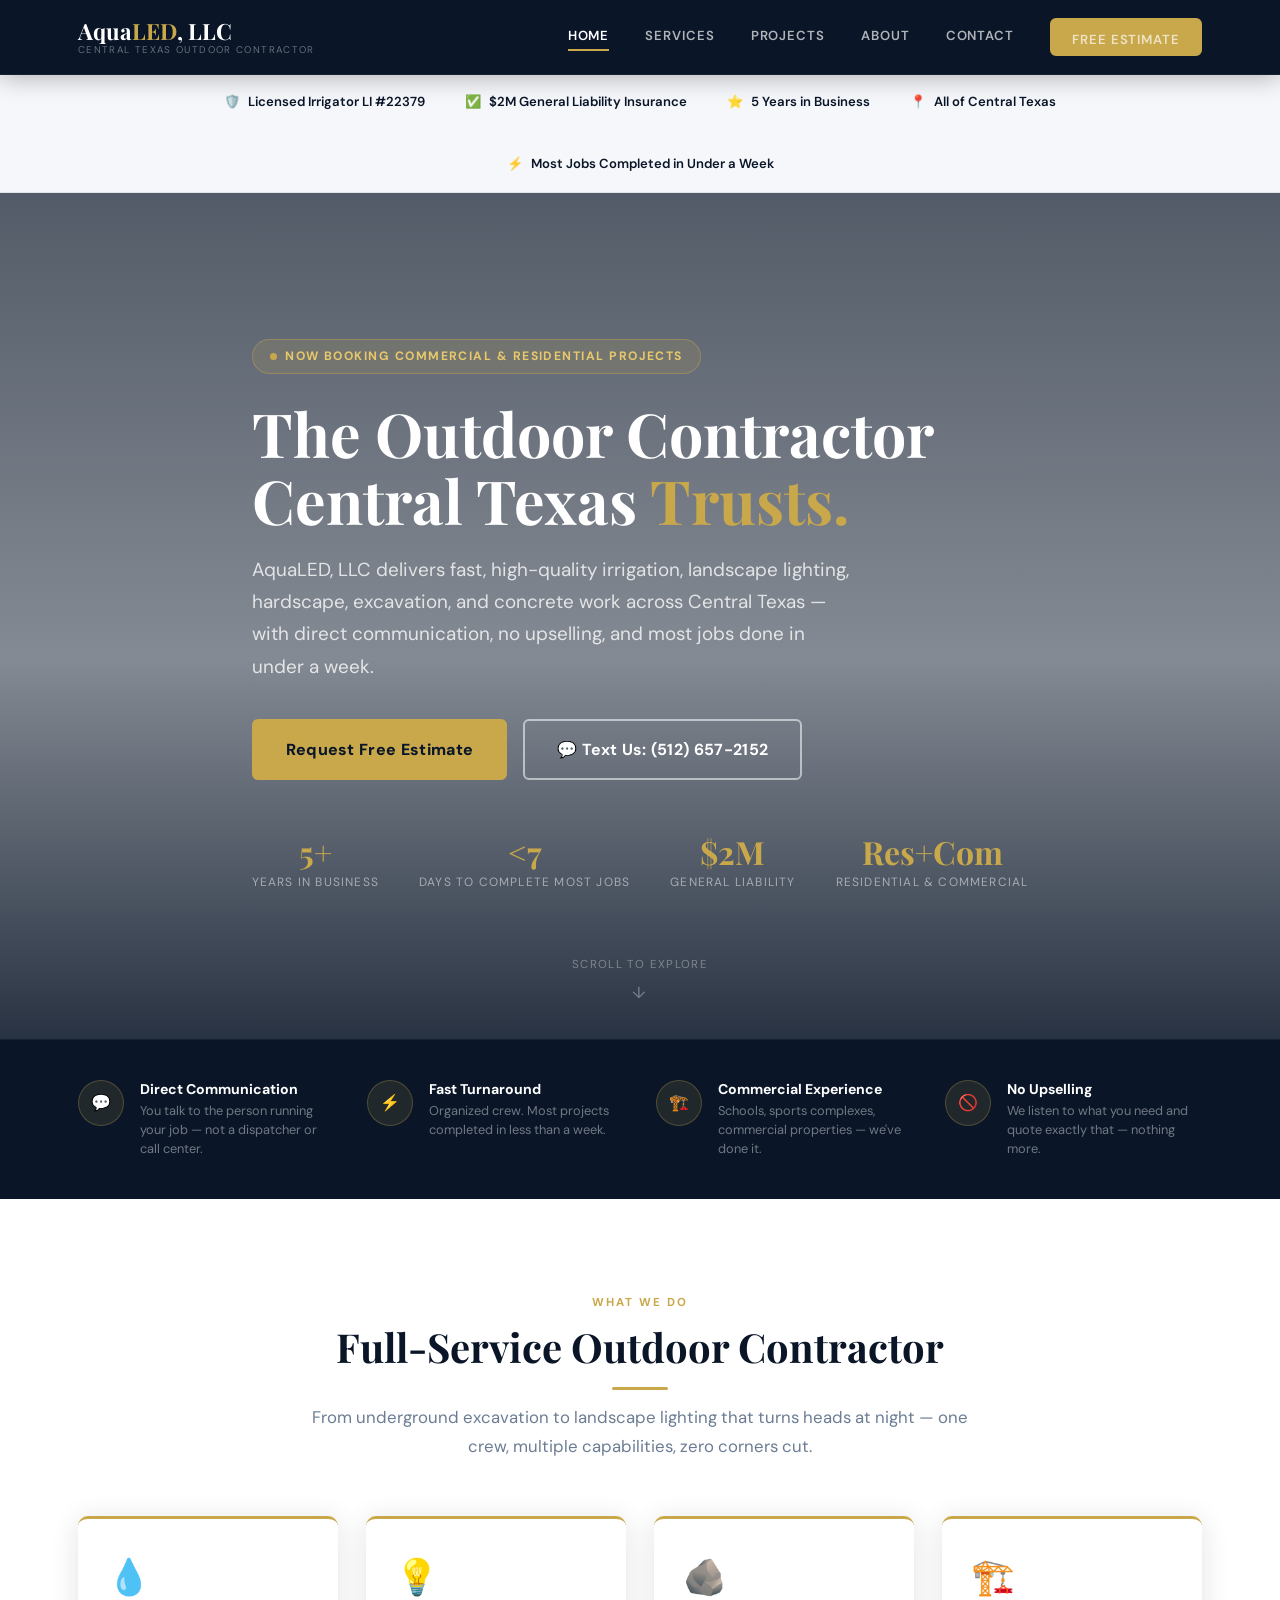
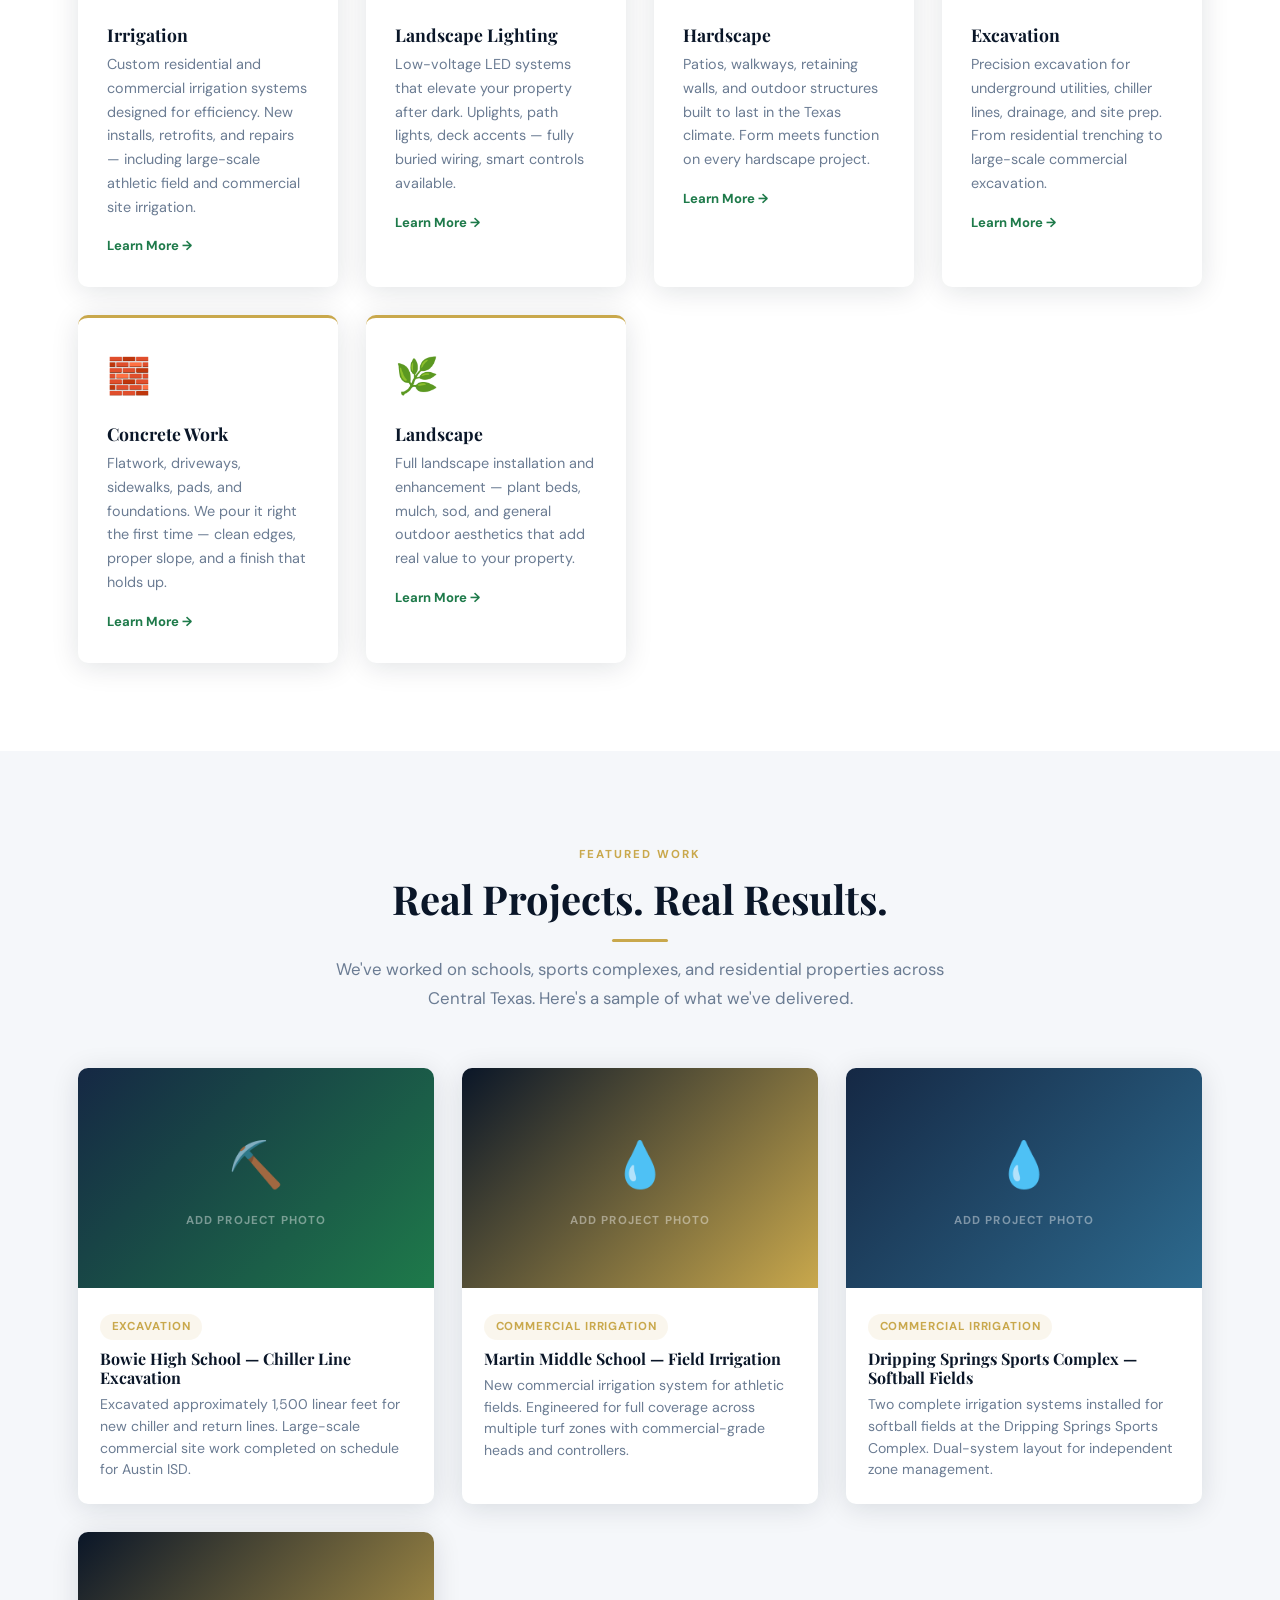
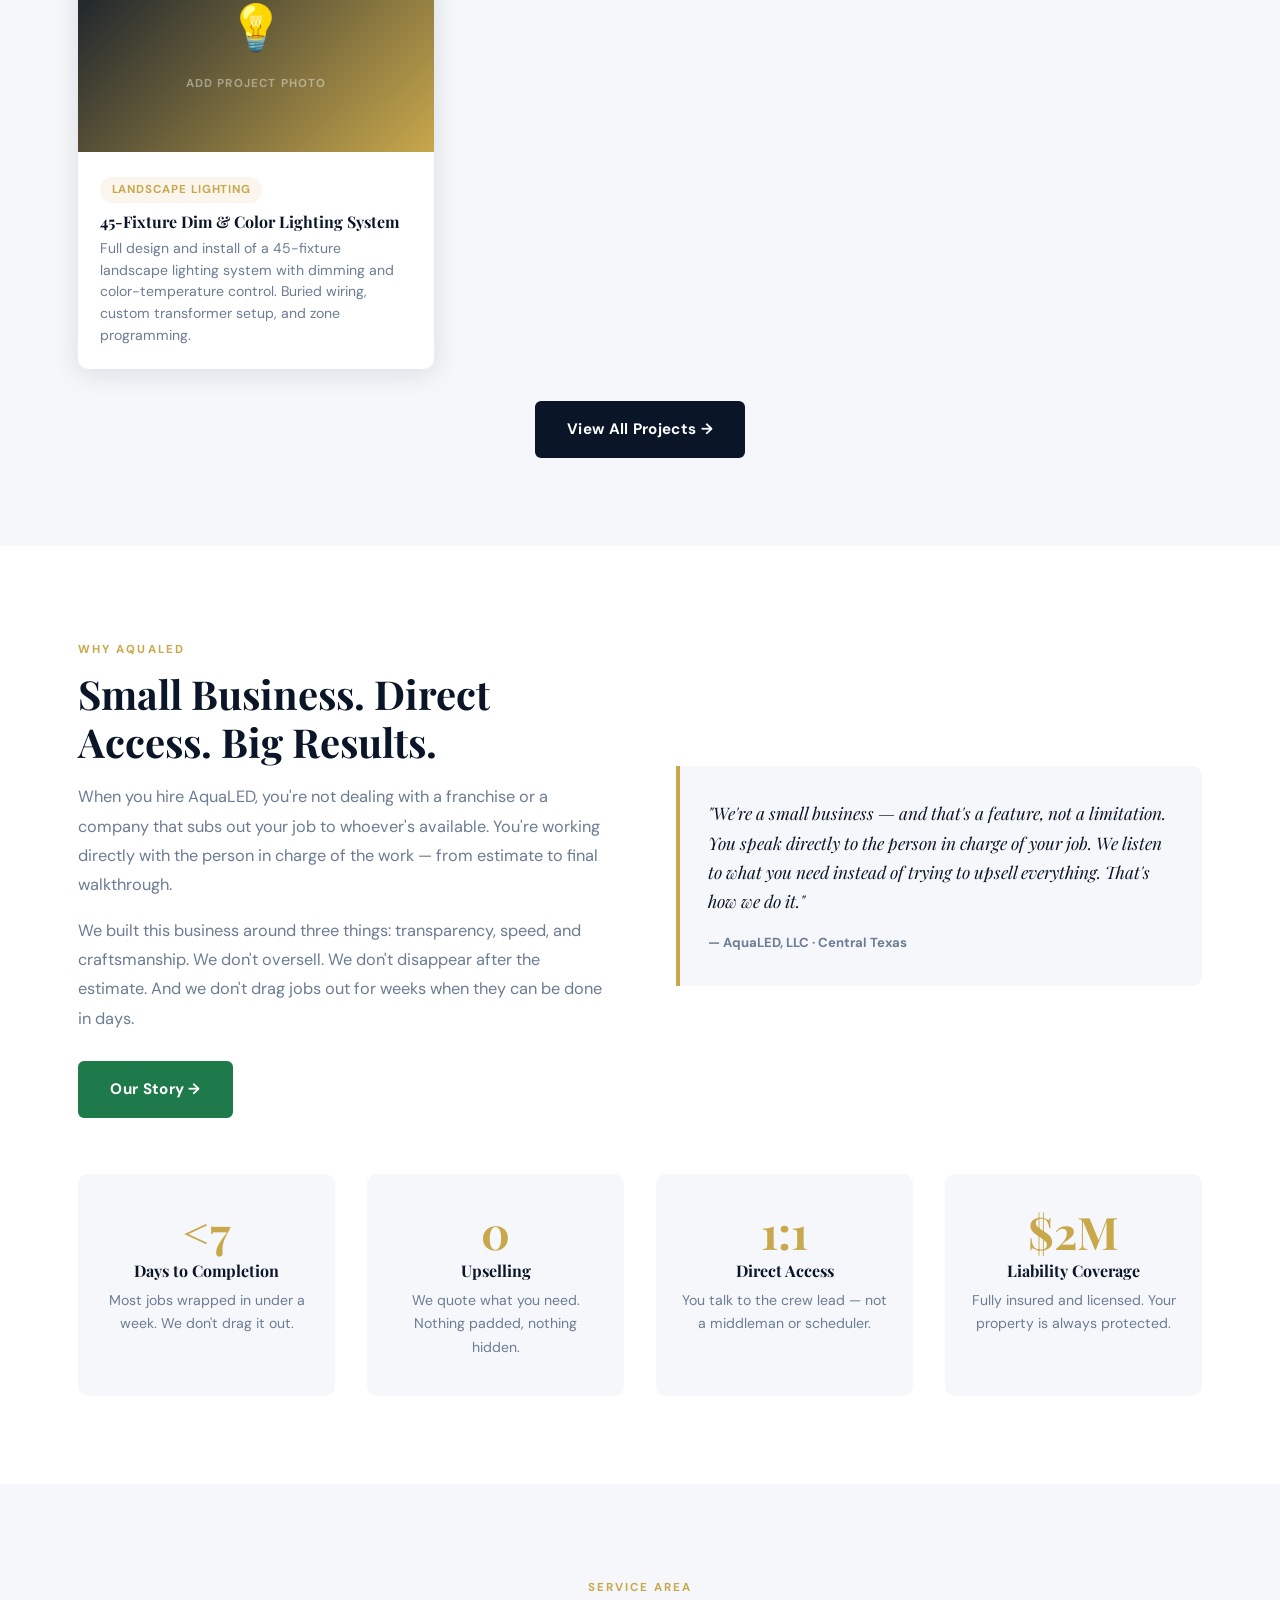
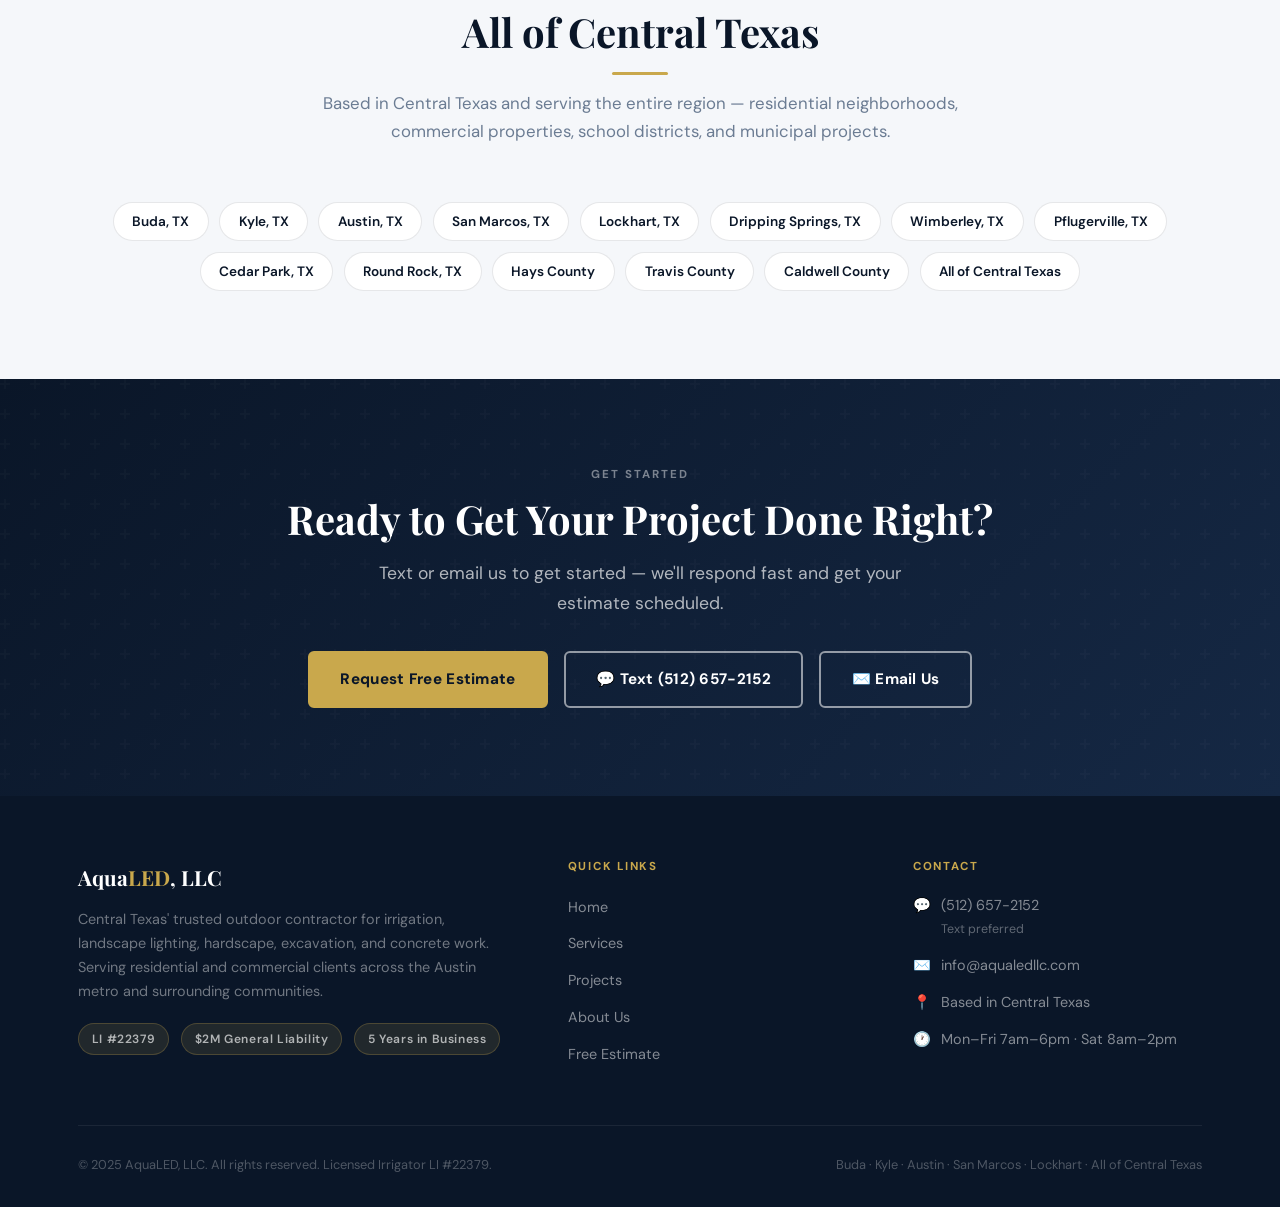
==== Version 2/files/index.html @ 95f3dc1b "Initial site: dark luxury redesign with real photos and correct content - Full dark charcoal theme r" ====
<!DOCTYPE html>
<html lang="en">
<head>
  <meta charset="UTF-8" />
  <meta name="viewport" content="width=device-width, initial-scale=1.0" />
  <title>AquaLED, LLC — Irrigation, Landscape Lighting, Excavation &amp; Concrete | Central Texas</title>
  <meta name="description" content="AquaLED, LLC is Central Texas' trusted outdoor contractor specializing in commercial irrigation, landscape lighting, hardscape, excavation, and concrete work. Serving all of Central Texas — fast turnaround, direct communication." />
  <meta name="keywords" content="irrigation installation Central Texas, commercial irrigation Austin TX, landscape lighting Austin, excavation contractor Buda TX, concrete flatwork Kyle TX, irrigation repair San Marcos" />
  <link rel="canonical" href="https://www.aqualedllc.com/" />
  <link rel="preconnect" href="https://fonts.googleapis.com" />
  <link rel="preconnect" href="https://fonts.gstatic.com" crossorigin />
  <link href="https://fonts.googleapis.com/css2?family=Playfair+Display:wght@700&family=DM+Sans:wght@400;500;600;700&display=swap" rel="stylesheet" />
  <link rel="stylesheet" href="style.css" />

  <style>
    /* ── HERO ── */
    .home-hero {
      min-height: 94vh;
      background:
        linear-gradient(to bottom, rgba(10,22,40,0.7) 0%, rgba(10,22,40,0.5) 55%, rgba(10,22,40,0.88) 100%),
        url('https://images.unsplash.com/photo-1558618666-fcd25c85cd64?w=1600&auto=format&fit=crop') center/cover no-repeat;
      display: flex;
      align-items: center;
      position: relative;
    }

    .hero-content { max-width: 780px; }

    .hero-badge {
      display: inline-flex; align-items: center; gap: 0.5rem;
      background: rgba(201,168,76,0.15);
      border: 1px solid rgba(201,168,76,0.4);
      color: #e8c96a;
      font-size: 0.76rem; font-weight: 700; letter-spacing: 0.12em; text-transform: uppercase;
      padding: 0.4rem 1.1rem; border-radius: 30px; margin-bottom: 1.6rem;
    }
    .hero-badge::before {
      content: ''; width: 7px; height: 7px;
      background: var(--gold); border-radius: 50%;
      animation: pulse 2s infinite;
    }
    @keyframes pulse {
      0%,100% { opacity:1; transform:scale(1); }
      50%      { opacity:0.4; transform:scale(1.4); }
    }

    .home-hero h1 {
      color: var(--white); font-size: clamp(2.4rem, 6vw, 3.8rem);
      line-height: 1.1; margin-bottom: 1.3rem;
    }
    .home-hero h1 em { font-style:normal; color: var(--gold); }

    .hero-sub {
      color: rgba(255,255,255,0.78); font-size: clamp(1rem, 2vw, 1.18rem);
      max-width: 600px; margin-bottom: 2.25rem; line-height: 1.7;
    }

    .hero-ctas { display:flex; gap:1rem; flex-wrap:wrap; }
    .hero-ctas .btn { font-size: 1rem; padding: 0.95rem 2rem; }

    .hero-stats {
      display: flex; gap: 2.5rem; margin-top: 3.5rem; flex-wrap: wrap;
    }
    .hero-stat { text-align: center; }
    .hero-stat .stat-num {
      font-family: 'Playfair Display', serif;
      font-size: 2rem; font-weight: 700;
      color: var(--gold); line-height: 1;
    }
    .hero-stat .stat-label {
      font-size: 0.75rem; color: rgba(255,255,255,0.5);
      text-transform: uppercase; letter-spacing: 0.1em; margin-top: 0.25rem;
    }

    .hero-scroll {
      position: absolute; bottom: 2rem; left: 50%; transform: translateX(-50%);
      color: rgba(255,255,255,0.35); font-size: 0.72rem;
      letter-spacing: 0.12em; text-transform: uppercase; text-align: center;
    }
    .hero-scroll::after { content:'↓'; display:block; margin-top:0.3rem; font-size:1rem; animation:bounce 2s infinite; }
    @keyframes bounce { 0%,100%{transform:translateY(0)} 50%{transform:translateY(7px)} }

    /* ── WHY INTRO ── */
    .why-intro {
      display:grid; grid-template-columns:1fr 1fr; gap:4.5rem; align-items:center; margin-bottom:3.5rem;
    }
    .why-text p { color:var(--gray); margin-top:1rem; font-size:1.02rem; line-height:1.8; }
    .why-quote {
      background:var(--offwhite);
      border-left: 4px solid var(--gold);
      padding:2rem 2rem 2rem 1.75rem;
      border-radius:0 var(--radius) var(--radius) 0;
    }
    .why-quote blockquote { font-family:'Playfair Display',serif; font-size:1.08rem; color:var(--navy); font-style:italic; line-height:1.7; }
    .why-quote cite { display:block; margin-top:1rem; font-size:0.82rem; color:var(--gray); font-style:normal; font-weight:700; }

    @media(max-width:800px){
      .why-intro{grid-template-columns:1fr;gap:2rem;}
    }
  </style>
</head>
<body>

  <script src="components.js"></script>

  <!-- Credentials bar -->
  <div class="cred-bar">
    <div class="container">
      <div class="cred-items">
        <div class="cred-item"><span class="cred-icon">🛡️</span> Licensed Irrigator LI #22379</div>
        <div class="cred-item"><span class="cred-icon">✅</span> $2M General Liability Insurance</div>
        <div class="cred-item"><span class="cred-icon">⭐</span> 5 Years in Business</div>
        <div class="cred-item"><span class="cred-icon">📍</span> All of Central Texas</div>
        <div class="cred-item"><span class="cred-icon">⚡</span> Most Jobs Completed in Under a Week</div>
      </div>
    </div>
  </div>

  <!-- ══ HERO ══ -->
  <section class="home-hero">
    <div class="container">
      <div class="hero-content">
        <div class="hero-badge">Now Booking Commercial &amp; Residential Projects</div>
        <h1>The Outdoor Contractor<br>Central Texas <em>Trusts.</em></h1>
        <p class="hero-sub">
          AquaLED, LLC delivers fast, high-quality irrigation, landscape lighting, hardscape, excavation, and concrete work across Central Texas — with direct communication, no upselling, and most jobs done in under a week.
        </p>
        <div class="hero-ctas">
          <a href="contact.html" class="btn btn-gold">Request Free Estimate</a>
          <a href="sms:+15126572152" class="btn btn-outline">💬 Text Us: (512) 657-2152</a>
        </div>
        <div class="hero-stats">
          <div class="hero-stat">
            <div class="stat-num">5+</div>
            <div class="stat-label">Years in Business</div>
          </div>
          <div class="hero-stat">
            <div class="stat-num">&lt;7</div>
            <div class="stat-label">Days to Complete Most Jobs</div>
          </div>
          <div class="hero-stat">
            <div class="stat-num">$2M</div>
            <div class="stat-label">General Liability</div>
          </div>
          <div class="hero-stat">
            <div class="stat-num">Res+Com</div>
            <div class="stat-label">Residential &amp; Commercial</div>
          </div>
        </div>
      </div>
    </div>
    <div class="hero-scroll">Scroll to explore</div>
  </section>

  <!-- ══ TRUST BAR ══ -->
  <div class="trust-bar">
    <div class="container">
      <div class="trust-items">
        <div class="trust-item">
          <div class="trust-icon">💬</div>
          <div>
            <h4>Direct Communication</h4>
            <p>You talk to the person running your job — not a dispatcher or call center.</p>
          </div>
        </div>
        <div class="trust-item">
          <div class="trust-icon">⚡</div>
          <div>
            <h4>Fast Turnaround</h4>
            <p>Organized crew. Most projects completed in less than a week.</p>
          </div>
        </div>
        <div class="trust-item">
          <div class="trust-icon">🏗️</div>
          <div>
            <h4>Commercial Experience</h4>
            <p>Schools, sports complexes, commercial properties — we've done it.</p>
          </div>
        </div>
        <div class="trust-item">
          <div class="trust-icon">🚫</div>
          <div>
            <h4>No Upselling</h4>
            <p>We listen to what you need and quote exactly that — nothing more.</p>
          </div>
        </div>
      </div>
    </div>
  </div>

  <!-- ══ SERVICES ══ -->
  <section>
    <div class="container">
      <div class="section-header">
        <span class="section-label">What We Do</span>
        <h2>Full-Service Outdoor Contractor</h2>
        <div class="divider"></div>
        <p>From underground excavation to landscape lighting that turns heads at night — one crew, multiple capabilities, zero corners cut.</p>
      </div>
      <div class="services-grid">
        <div class="service-card">
          <div class="service-card-body">
            <div class="service-icon">💧</div>
            <h3>Irrigation</h3>
            <p>Custom residential and commercial irrigation systems designed for efficiency. New installs, retrofits, and repairs — including large-scale athletic field and commercial site irrigation.</p>
            <a href="services.html#irrigation" class="card-link">Learn More →</a>
          </div>
        </div>
        <div class="service-card">
          <div class="service-card-body">
            <div class="service-icon">💡</div>
            <h3>Landscape Lighting</h3>
            <p>Low-voltage LED systems that elevate your property after dark. Uplights, path lights, deck accents — fully buried wiring, smart controls available.</p>
            <a href="services.html#lighting" class="card-link">Learn More →</a>
          </div>
        </div>
        <div class="service-card">
          <div class="service-card-body">
            <div class="service-icon">🪨</div>
            <h3>Hardscape</h3>
            <p>Patios, walkways, retaining walls, and outdoor structures built to last in the Texas climate. Form meets function on every hardscape project.</p>
            <a href="services.html#hardscape" class="card-link">Learn More →</a>
          </div>
        </div>
        <div class="service-card">
          <div class="service-card-body">
            <div class="service-icon">🏗️</div>
            <h3>Excavation</h3>
            <p>Precision excavation for underground utilities, chiller lines, drainage, and site prep. From residential trenching to large-scale commercial excavation.</p>
            <a href="services.html#excavation" class="card-link">Learn More →</a>
          </div>
        </div>
        <div class="service-card">
          <div class="service-card-body">
            <div class="service-icon">🧱</div>
            <h3>Concrete Work</h3>
            <p>Flatwork, driveways, sidewalks, pads, and foundations. We pour it right the first time — clean edges, proper slope, and a finish that holds up.</p>
            <a href="services.html#concrete" class="card-link">Learn More →</a>
          </div>
        </div>
        <div class="service-card">
          <div class="service-card-body">
            <div class="service-icon">🌿</div>
            <h3>Landscape</h3>
            <p>Full landscape installation and enhancement — plant beds, mulch, sod, and general outdoor aesthetics that add real value to your property.</p>
            <a href="services.html#landscape" class="card-link">Learn More →</a>
          </div>
        </div>
      </div>
    </div>
  </section>

  <!-- ══ PROJECTS ══ -->
  <section class="bg-offwhite">
    <div class="container">
      <div class="section-header">
        <span class="section-label">Featured Work</span>
        <h2>Real Projects. Real Results.</h2>
        <div class="divider"></div>
        <p>We've worked on schools, sports complexes, and residential properties across Central Texas. Here's a sample of what we've delivered.</p>
      </div>
      <div class="projects-grid">
        <div class="project-card">
          <div class="project-img img-1">
            <div class="project-img-icon">⛏️</div>
            <div class="project-img-label">Add Project Photo</div>
          </div>
          <div class="project-body">
            <span class="project-tag">Excavation</span>
            <h3>Bowie High School — Chiller Line Excavation</h3>
            <p>Excavated approximately 1,500 linear feet for new chiller and return lines. Large-scale commercial site work completed on schedule for Austin ISD.</p>
          </div>
        </div>
        <div class="project-card">
          <div class="project-img img-2">
            <div class="project-img-icon">💧</div>
            <div class="project-img-label">Add Project Photo</div>
          </div>
          <div class="project-body">
            <span class="project-tag">Commercial Irrigation</span>
            <h3>Martin Middle School — Field Irrigation</h3>
            <p>New commercial irrigation system for athletic fields. Engineered for full coverage across multiple turf zones with commercial-grade heads and controllers.</p>
          </div>
        </div>
        <div class="project-card">
          <div class="project-img img-3">
            <div class="project-img-icon">💧</div>
            <div class="project-img-label">Add Project Photo</div>
          </div>
          <div class="project-body">
            <span class="project-tag">Commercial Irrigation</span>
            <h3>Dripping Springs Sports Complex — Softball Fields</h3>
            <p>Two complete irrigation systems installed for softball fields at the Dripping Springs Sports Complex. Dual-system layout for independent zone management.</p>
          </div>
        </div>
        <div class="project-card">
          <div class="project-img img-2">
            <div class="project-img-icon">💡</div>
            <div class="project-img-label">Add Project Photo</div>
          </div>
          <div class="project-body">
            <span class="project-tag">Landscape Lighting</span>
            <h3>45-Fixture Dim &amp; Color Lighting System</h3>
            <p>Full design and install of a 45-fixture landscape lighting system with dimming and color-temperature control. Buried wiring, custom transformer setup, and zone programming.</p>
          </div>
        </div>
      </div>
      <div class="text-center mt-2">
        <a href="gallery.html" class="btn btn-dark">View All Projects →</a>
      </div>
    </div>
  </section>

  <!-- ══ WHY AQUALED ══ -->
  <section>
    <div class="container">
      <div class="why-intro">
        <div class="why-text">
          <span class="section-label">Why AquaLED</span>
          <h2>Small Business. Direct Access. Big Results.</h2>
          <p>When you hire AquaLED, you're not dealing with a franchise or a company that subs out your job to whoever's available. You're working directly with the person in charge of the work — from estimate to final walkthrough.</p>
          <p>We built this business around three things: transparency, speed, and craftsmanship. We don't oversell. We don't disappear after the estimate. And we don't drag jobs out for weeks when they can be done in days.</p>
          <div style="margin-top:1.75rem;">
            <a href="about.html" class="btn btn-primary">Our Story →</a>
          </div>
        </div>
        <div class="why-quote">
          <blockquote>
            "We're a small business — and that's a feature, not a limitation. You speak directly to the person in charge of your job. We listen to what you need instead of trying to upsell everything. That's how we do it."
          </blockquote>
          <cite>— AquaLED, LLC · Central Texas</cite>
        </div>
      </div>
      <div class="why-grid">
        <div class="why-item">
          <div class="why-number">&lt;7</div>
          <h3>Days to Completion</h3>
          <p>Most jobs wrapped in under a week. We don't drag it out.</p>
        </div>
        <div class="why-item">
          <div class="why-number">0</div>
          <h3>Upselling</h3>
          <p>We quote what you need. Nothing padded, nothing hidden.</p>
        </div>
        <div class="why-item">
          <div class="why-number">1:1</div>
          <h3>Direct Access</h3>
          <p>You talk to the crew lead — not a middleman or scheduler.</p>
        </div>
        <div class="why-item">
          <div class="why-number">$2M</div>
          <h3>Liability Coverage</h3>
          <p>Fully insured and licensed. Your property is always protected.</p>
        </div>
      </div>
    </div>
  </section>

  <!-- ══ SERVICE AREA ══ -->
  <section class="area-section">
    <div class="container">
      <div class="section-header">
        <span class="section-label">Service Area</span>
        <h2>All of Central Texas</h2>
        <div class="divider"></div>
        <p>Based in Central Texas and serving the entire region — residential neighborhoods, commercial properties, school districts, and municipal projects.</p>
      </div>
      <div class="area-tags" style="justify-content:center;">
        <span class="area-tag">Buda, TX</span>
        <span class="area-tag">Kyle, TX</span>
        <span class="area-tag">Austin, TX</span>
        <span class="area-tag">San Marcos, TX</span>
        <span class="area-tag">Lockhart, TX</span>
        <span class="area-tag">Dripping Springs, TX</span>
        <span class="area-tag">Wimberley, TX</span>
        <span class="area-tag">Pflugerville, TX</span>
        <span class="area-tag">Cedar Park, TX</span>
        <span class="area-tag">Round Rock, TX</span>
        <span class="area-tag">Hays County</span>
        <span class="area-tag">Travis County</span>
        <span class="area-tag">Caldwell County</span>
        <span class="area-tag">All of Central Texas</span>
      </div>
    </div>
  </section>

  <!-- ══ CTA ══ -->
  <section class="cta-banner">
    <div class="container">
      <span class="section-label" style="color:rgba(255,255,255,0.45);">Get Started</span>
      <h2>Ready to Get Your Project Done Right?</h2>
      <p>Text or email us to get started — we'll respond fast and get your estimate scheduled.</p>
      <div class="cta-buttons" style="margin-bottom:0.5rem;">
        <a href="contact.html" class="btn btn-gold">Request Free Estimate</a>
        <a href="sms:+15126572152" class="btn btn-outline">💬 Text (512) 657-2152</a>
        <a href="mailto:info@aqualedllc.com" class="btn btn-outline">✉️ Email Us</a>
      </div>
    </div>
  </section>

  <div id="footer-placeholder"></div>

</body>
</html>
---- Version 2/files/style.css ----
/* ============================================================
   AquaLED, LLC — Global Stylesheet v2
   Palette:
     --navy:     #0A1628
     --blue:     #152844
     --green:    #1E7A4A
     --lime:     #28A060
     --gold:     #C9A84C
     --white:    #FFFFFF
     --offwhite: #F5F7FA
     --gray:     #6B7C93
     --text:     #1A2535
============================================================ */

*, *::before, *::after { box-sizing: border-box; margin: 0; padding: 0; }

:root {
  --navy:      #0A1628;
  --blue:      #152844;
  --green:     #1E7A4A;
  --lime:      #28A060;
  --gold:      #C9A84C;
  --white:     #FFFFFF;
  --offwhite:  #F5F7FA;
  --gray:      #6B7C93;
  --text:      #1A2535;
  --shadow:    0 4px 28px rgba(10,22,40,0.12);
  --shadow-lg: 0 14px 50px rgba(10,22,40,0.18);
  --radius:    10px;
  --transition: 0.25s ease;
}

html { scroll-behavior: smooth; }

body {
  font-family: 'DM Sans', sans-serif;
  color: var(--text);
  background: var(--white);
  line-height: 1.7;
  font-size: 16px;
}

img { max-width: 100%; height: auto; display: block; }
a   { color: inherit; text-decoration: none; }
ul  { list-style: none; }

/* ── TYPOGRAPHY ── */
h1, h2, h3 {
  font-family: 'Playfair Display', serif;
  font-weight: 700;
  color: var(--navy);
  line-height: 1.2;
}
h4 { font-family: 'DM Sans', sans-serif; font-weight: 700; color: var(--navy); line-height: 1.3; }

h1 { font-size: clamp(2.2rem, 5vw, 3.5rem); }
h2 { font-size: clamp(1.7rem, 3.5vw, 2.5rem); }
h3 { font-size: clamp(1.1rem, 2vw, 1.35rem); }
h4 { font-size: 1rem; }

p { color: var(--text); }

.section-label {
  display: inline-block;
  font-family: 'DM Sans', sans-serif;
  font-size: 0.72rem;
  font-weight: 700;
  letter-spacing: 0.18em;
  text-transform: uppercase;
  color: var(--gold);
  margin-bottom: 0.65rem;
}

/* ── LAYOUT ── */
.container { max-width: 1180px; margin: 0 auto; padding: 0 1.75rem; }
section { padding: 88px 0; }
.section-header { text-align: center; max-width: 660px; margin: 0 auto 3.5rem; }
.section-header p { margin-top: 0.85rem; color: var(--gray); font-size: 1.05rem; }

/* ── BUTTONS ── */
.btn {
  display: inline-flex; align-items: center; gap: 0.5rem;
  padding: 0.85rem 1.9rem;
  border-radius: 6px;
  font-family: 'DM Sans', sans-serif; font-weight: 700; font-size: 0.95rem;
  cursor: pointer; transition: all var(--transition);
  border: 2px solid transparent; white-space: nowrap; letter-spacing: 0.02em;
}
.btn-primary { background: var(--green); color: var(--white); border-color: var(--green); }
.btn-primary:hover { background: var(--lime); border-color: var(--lime); transform: translateY(-2px); box-shadow: 0 8px 24px rgba(30,122,74,0.35); }
.btn-gold    { background: var(--gold); color: var(--navy); border-color: var(--gold); font-weight: 800; }
.btn-gold:hover { background: #d4b05a; transform: translateY(-2px); box-shadow: 0 8px 24px rgba(201,168,76,0.35); }
.btn-outline { background: transparent; color: var(--white); border-color: rgba(255,255,255,0.55); }
.btn-outline:hover { background: rgba(255,255,255,0.1); border-color: var(--white); }
.btn-dark    { background: var(--navy); color: var(--white); border-color: var(--navy); }
.btn-dark:hover { background: var(--blue); transform: translateY(-2px); box-shadow: var(--shadow); }

/* ── NAV ── */
#navbar {
  position: sticky; top: 0; z-index: 1000;
  background: var(--navy);
  border-bottom: 1px solid rgba(255,255,255,0.05);
  box-shadow: 0 2px 24px rgba(0,0,0,0.3);
}
.nav-inner { display: flex; align-items: center; justify-content: space-between; height: 74px; }
.nav-logo  { display: flex; flex-direction: column; line-height: 1.15; }
.nav-logo .logo-name { font-family: 'Playfair Display', serif; font-weight: 700; font-size: 1.4rem; color: var(--white); }
.nav-logo .logo-name span { color: var(--gold); }
.nav-logo .logo-tag { font-size: 0.61rem; color: rgba(255,255,255,0.38); letter-spacing: 0.14em; text-transform: uppercase; }

.nav-links { display: flex; align-items: center; gap: 2.25rem; }
.nav-links a {
  font-size: 0.82rem; font-weight: 600; color: rgba(255,255,255,0.68);
  letter-spacing: 0.07em; text-transform: uppercase; transition: color var(--transition);
  position: relative; padding-bottom: 2px;
}
.nav-links a::after { content:''; position:absolute; bottom:-2px; left:0; width:0; height:2px; background:var(--gold); transition:width var(--transition); }
.nav-links a:hover, .nav-links a.active { color: var(--white); }
.nav-links a:hover::after, .nav-links a.active::after { width: 100%; }
.nav-cta { padding: 0.55rem 1.25rem; font-size: 0.82rem; }

.hamburger { display:none; flex-direction:column; gap:5px; cursor:pointer; background:none; border:none; padding:4px; }
.hamburger span { display:block; width:24px; height:2px; background:var(--white); border-radius:2px; transition:all 0.3s; }

.mobile-nav { display:none; background:var(--blue); padding:1.2rem 1.75rem; flex-direction:column; gap:0.2rem; }
.mobile-nav.open { display: flex; }
.mobile-nav a { font-size:0.92rem; font-weight:600; color:rgba(255,255,255,0.8); padding:0.75rem 0; border-bottom:1px solid rgba(255,255,255,0.07); }
.mobile-nav a:last-child { border-bottom: none; }

/* ── CREDENTIALS BAR ── */
.cred-bar { background: var(--offwhite); border-bottom: 1px solid rgba(10,22,40,0.07); padding: 16px 0; }
.cred-items { display:flex; align-items:center; justify-content:center; gap:2.5rem; flex-wrap:wrap; }
.cred-item { display:flex; align-items:center; gap:0.5rem; font-size:0.82rem; font-weight:600; color:var(--navy); }
.cred-icon { color: var(--gold); }

/* ── TRUST BAR ── */
.trust-bar { background: var(--navy); border-top: 1px solid rgba(255,255,255,0.05); padding: 40px 0; }
.trust-items { display:grid; grid-template-columns:repeat(4,1fr); gap:2rem; }
.trust-item  { display:flex; align-items:flex-start; gap:1rem; }
.trust-icon  { width:46px; height:46px; background:rgba(201,168,76,0.12); border:1px solid rgba(201,168,76,0.28); border-radius:50%; display:flex; align-items:center; justify-content:center; flex-shrink:0; color:var(--gold); font-size:1rem; }
.trust-item h4 { font-size:0.88rem; color:var(--white); margin-bottom:0.2rem; }
.trust-item p  { font-size:0.8rem; color:rgba(255,255,255,0.42); line-height:1.5; }

/* ── SERVICE CARDS ── */
.services-grid { display:grid; grid-template-columns:repeat(auto-fit,minmax(260px,1fr)); gap:1.75rem; }
.service-card { background:var(--white); border-radius:var(--radius); overflow:hidden; box-shadow:var(--shadow); transition:transform var(--transition),box-shadow var(--transition); border-top:3px solid var(--gold); }
.service-card:hover { transform:translateY(-6px); box-shadow:var(--shadow-lg); }
.service-card-body { padding:1.8rem; }
.service-icon { font-size:2.2rem; margin-bottom:1rem; }
.service-card h3 { margin-bottom:0.5rem; font-size:1.1rem; }
.service-card p  { font-size:0.9rem; color:var(--gray); line-height:1.65; }
.service-card .card-link { display:inline-block; margin-top:1rem; font-size:0.82rem; font-weight:700; color:var(--green); transition:color var(--transition); }
.service-card .card-link:hover { color:var(--lime); }

/* ── PROJECT CARDS ── */
.projects-grid { display:grid; grid-template-columns:repeat(auto-fit,minmax(300px,1fr)); gap:1.75rem; }
.project-card  { background:var(--white); border-radius:var(--radius); overflow:hidden; box-shadow:var(--shadow); transition:transform var(--transition); }
.project-card:hover { transform:translateY(-5px); }

.project-img { width:100%; height:220px; display:flex; align-items:center; justify-content:center; flex-direction:column; gap:0.5rem; overflow:hidden; }
.project-img.img-1 { background:linear-gradient(135deg,#152844 0%,#1E7A4A 100%); }
.project-img.img-2 { background:linear-gradient(135deg,#0A1628 0%,#C9A84C 100%); }
.project-img.img-3 { background:linear-gradient(135deg,#152844 0%,#2d6a8e 100%); }
.project-img.img-4 { background:linear-gradient(135deg,#0A1628 0%,#1E7A4A 100%); }
.project-img.img-5 { background:linear-gradient(135deg,#152844 0%,#8a6a2e 100%); }

.project-img-icon  { font-size:2.8rem; }
.project-img-label { font-size:0.72rem; font-weight:700; letter-spacing:0.1em; color:rgba(255,255,255,0.42); text-transform:uppercase; }

.project-body { padding:1.4rem; }
.project-tag  { display:inline-block; font-size:0.72rem; font-weight:700; letter-spacing:0.08em; text-transform:uppercase; background:rgba(201,168,76,0.1); color:var(--gold); padding:0.2rem 0.7rem; border-radius:20px; margin-bottom:0.6rem; }
.project-body h3 { font-size:1rem; margin-bottom:0.4rem; }
.project-body p  { font-size:0.88rem; color:var(--gray); line-height:1.55; }

/* ── AREA ── */
.area-section { background: var(--offwhite); }
.area-tags { display:flex; flex-wrap:wrap; gap:0.65rem; margin-top:1.5rem; }
.area-tag  { background:var(--white); border:1.5px solid rgba(10,22,40,0.1); color:var(--navy); font-size:0.85rem; font-weight:600; padding:0.45rem 1.15rem; border-radius:30px; transition:all var(--transition); }
.area-tag:hover { background:var(--navy); color:var(--white); border-color:var(--navy); }

/* ── CTA BANNER ── */
.cta-banner { background:linear-gradient(135deg,var(--navy) 0%,var(--blue) 100%); padding:80px 0; text-align:center; position:relative; overflow:hidden; }
.cta-banner::before { content:''; position:absolute; inset:0; background:url("data:image/svg+xml,%3Csvg width='60' height='60' viewBox='0 0 60 60' xmlns='http://www.w3.org/2000/svg'%3E%3Cg fill='%23ffffff' fill-opacity='0.02'%3E%3Cpath d='M36 34v-4h-2v4h-4v2h4v4h2v-4h4v-2h-4zm0-30V0h-2v4h-4v2h4v4h2V6h4V4h-4zM6 34v-4H4v4H0v2h4v4h2v-4h4v-2H6zM6 4V0H4v4H0v2h4v4h2V6h4V4H6z'/%3E%3C/g%3E%3C/svg%3E") repeat; }
.cta-banner h2 { color:var(--white); position:relative; }
.cta-banner p  { color:rgba(255,255,255,0.68); font-size:1.1rem; margin:1rem auto 2rem; max-width:560px; position:relative; }
.cta-phone { font-family:'Playfair Display',serif; font-size:1.9rem; font-weight:700; color:var(--gold); display:block; margin-bottom:1.5rem; position:relative; letter-spacing:0.02em; }
.cta-buttons { display:flex; gap:1rem; justify-content:center; flex-wrap:wrap; position:relative; }

/* ── WHY GRID ── */
.why-grid { display:grid; grid-template-columns:repeat(auto-fit,minmax(220px,1fr)); gap:2rem; }
.why-item  { text-align:center; padding:2.25rem 1.5rem; border-radius:var(--radius); background:var(--offwhite); transition:box-shadow var(--transition),transform var(--transition); }
.why-item:hover { box-shadow:var(--shadow); transform:translateY(-3px); }
.why-number { font-family:'Playfair Display',serif; font-size:2.8rem; font-weight:700; color:var(--gold); line-height:1; margin-bottom:0.4rem; }
.why-item h3 { font-size:1rem; margin-bottom:0.5rem; }
.why-item p  { font-size:0.88rem; color:var(--gray); }

/* ── FORM ── */
.form-grid { display:grid; grid-template-columns:1fr 1fr; gap:1.25rem; }
.form-group { display:flex; flex-direction:column; gap:0.4rem; }
.form-group.full { grid-column:1 / -1; }
.form-group label { font-size:0.78rem; font-weight:700; color:var(--navy); letter-spacing:0.05em; text-transform:uppercase; }
.form-group input,
.form-group textarea,
.form-group select { padding:0.8rem 1rem; border:1.5px solid #d0d9e4; border-radius:6px; font-family:'DM Sans',sans-serif; font-size:0.95rem; color:var(--text); background:var(--white); transition:border-color var(--transition),box-shadow var(--transition); outline:none; width:100%; }
.form-group input:focus,
.form-group textarea:focus,
.form-group select:focus { border-color:var(--green); box-shadow:0 0 0 3px rgba(30,122,74,0.1); }
.form-group textarea { min-height:130px; resize:vertical; }

/* ── PAGE HERO ── */
.page-hero { background:linear-gradient(135deg,var(--navy) 0%,var(--blue) 100%); padding:88px 0 68px; text-align:center; }
.page-hero h1 { color:var(--white); }
.page-hero p  { color:rgba(255,255,255,0.6); margin-top:0.8rem; font-size:1.05rem; }

/* ── FOOTER ── */
footer { background:var(--navy); color:rgba(255,255,255,0.65); padding:64px 0 32px; }
.footer-grid { display:grid; grid-template-columns:1.5fr 1fr 1fr; gap:3.5rem; margin-bottom:3rem; }
.footer-brand .logo-name { font-family:'Playfair Display',serif; font-size:1.3rem; font-weight:700; color:var(--white); }
.footer-brand .logo-name span { color:var(--gold); }
.footer-brand p { color:rgba(255,255,255,0.42); font-size:0.9rem; margin-top:0.8rem; line-height:1.65; }
.footer-col h4 { color:var(--gold); font-size:0.72rem; letter-spacing:0.15em; text-transform:uppercase; margin-bottom:1.1rem; font-weight:700; }
.footer-col ul li { margin-bottom:0.6rem; }
.footer-col ul li a { color:rgba(255,255,255,0.5); font-size:0.9rem; transition:color var(--transition); }
.footer-col ul li a:hover { color:var(--gold); }
.footer-contact-item { display:flex; gap:0.65rem; align-items:flex-start; margin-bottom:0.8rem; color:rgba(255,255,255,0.5); font-size:0.9rem; }
.footer-contact-item .ico { color:var(--gold); flex-shrink:0; }
.footer-contact-item a { color:rgba(255,255,255,0.5); transition:color var(--transition); }
.footer-contact-item a:hover { color:var(--gold); }
.footer-bottom { border-top:1px solid rgba(255,255,255,0.07); padding-top:1.75rem; display:flex; justify-content:space-between; align-items:center; font-size:0.8rem; color:rgba(255,255,255,0.28); flex-wrap:wrap; gap:0.5rem; }

/* ── UTILITY ── */
.text-center { text-align:center; }
.mt-2 { margin-top:2rem; }
.mt-1 { margin-top:1rem; }
.bg-offwhite { background:var(--offwhite); }
.divider { width:56px; height:3px; background:var(--gold); margin:1rem auto 0; border-radius:2px; }

/* ── RESPONSIVE ── */
@media (max-width:900px) {
  .nav-links { display:none; }
  .hamburger { display:flex; }
  .footer-grid { grid-template-columns:1fr 1fr; }
  .trust-items { grid-template-columns:1fr 1fr; }
}
@media (max-width:600px) {
  section { padding:60px 0; }
  .footer-grid { grid-template-columns:1fr; gap:2rem; }
  .trust-items { grid-template-columns:1fr; }
  .form-grid   { grid-template-columns:1fr; }
  .footer-bottom { flex-direction:column; text-align:center; }
  .cred-items  { gap:1.25rem; }
}
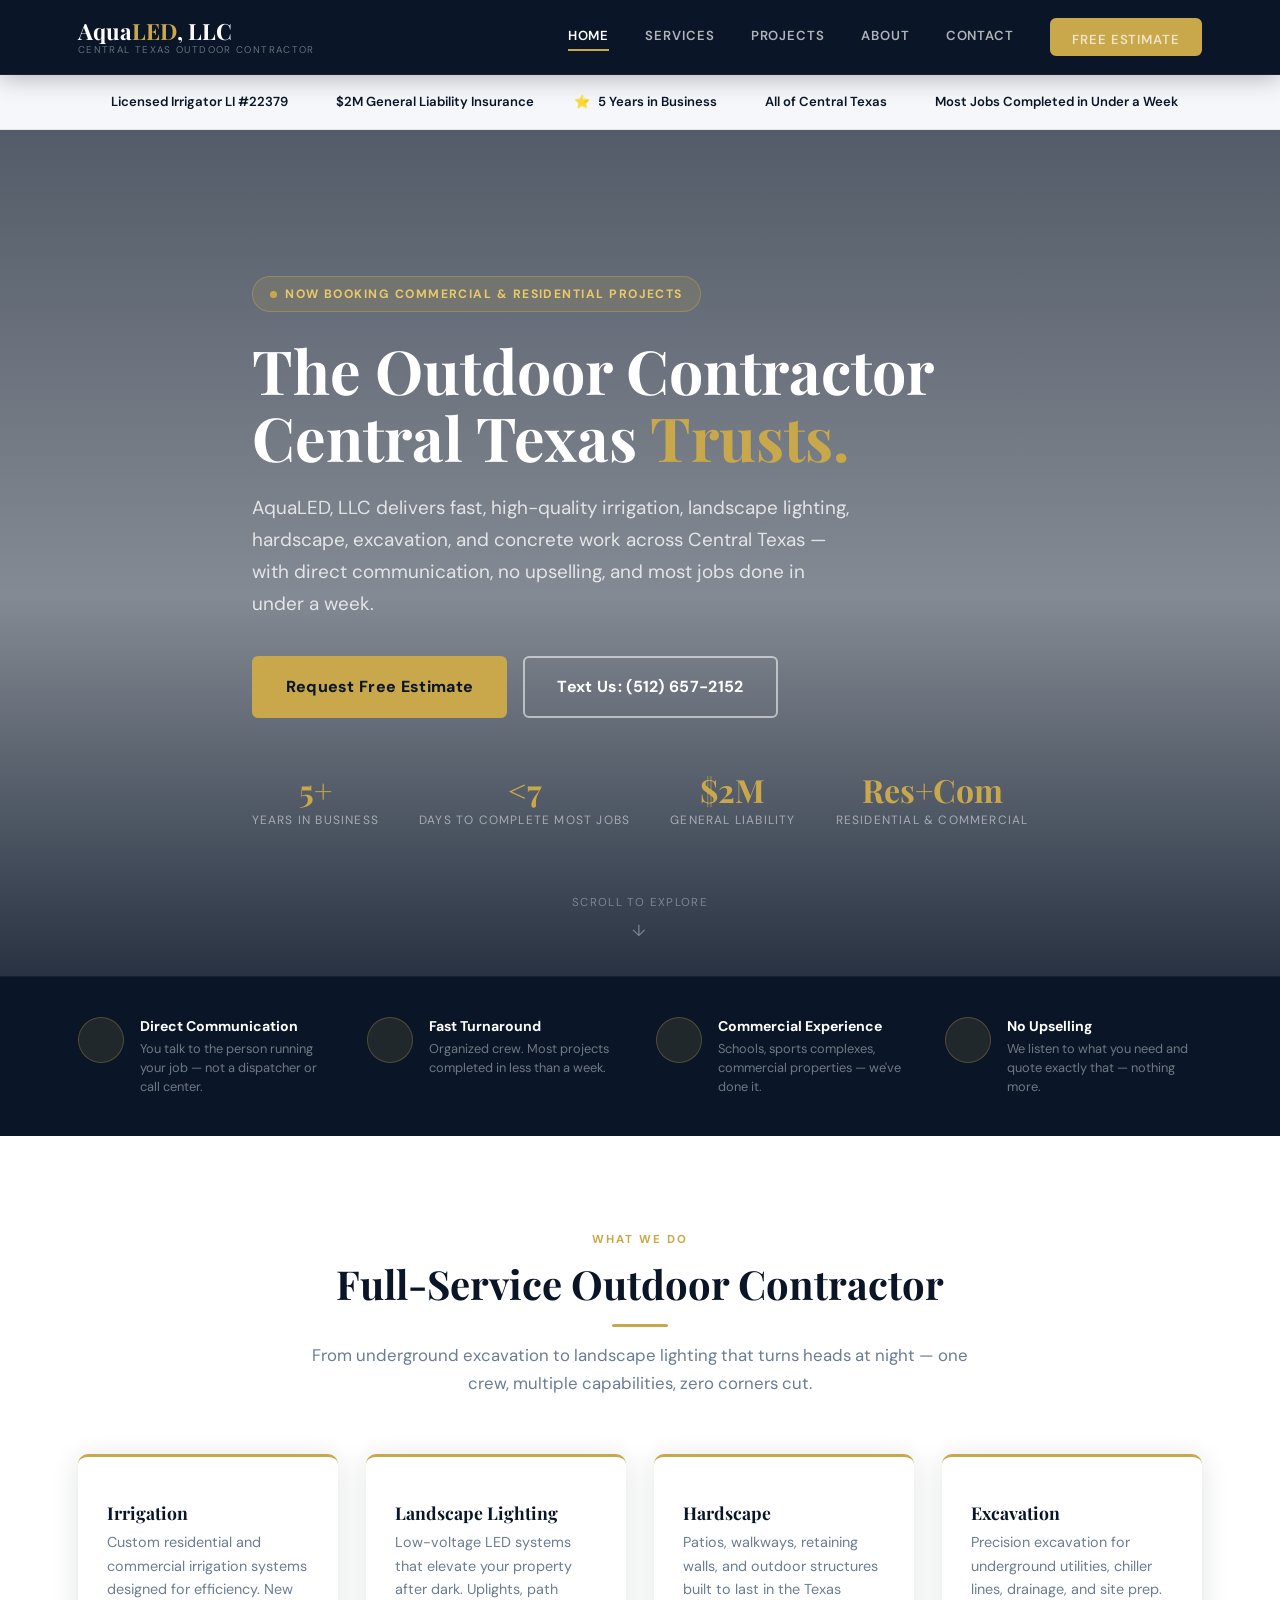
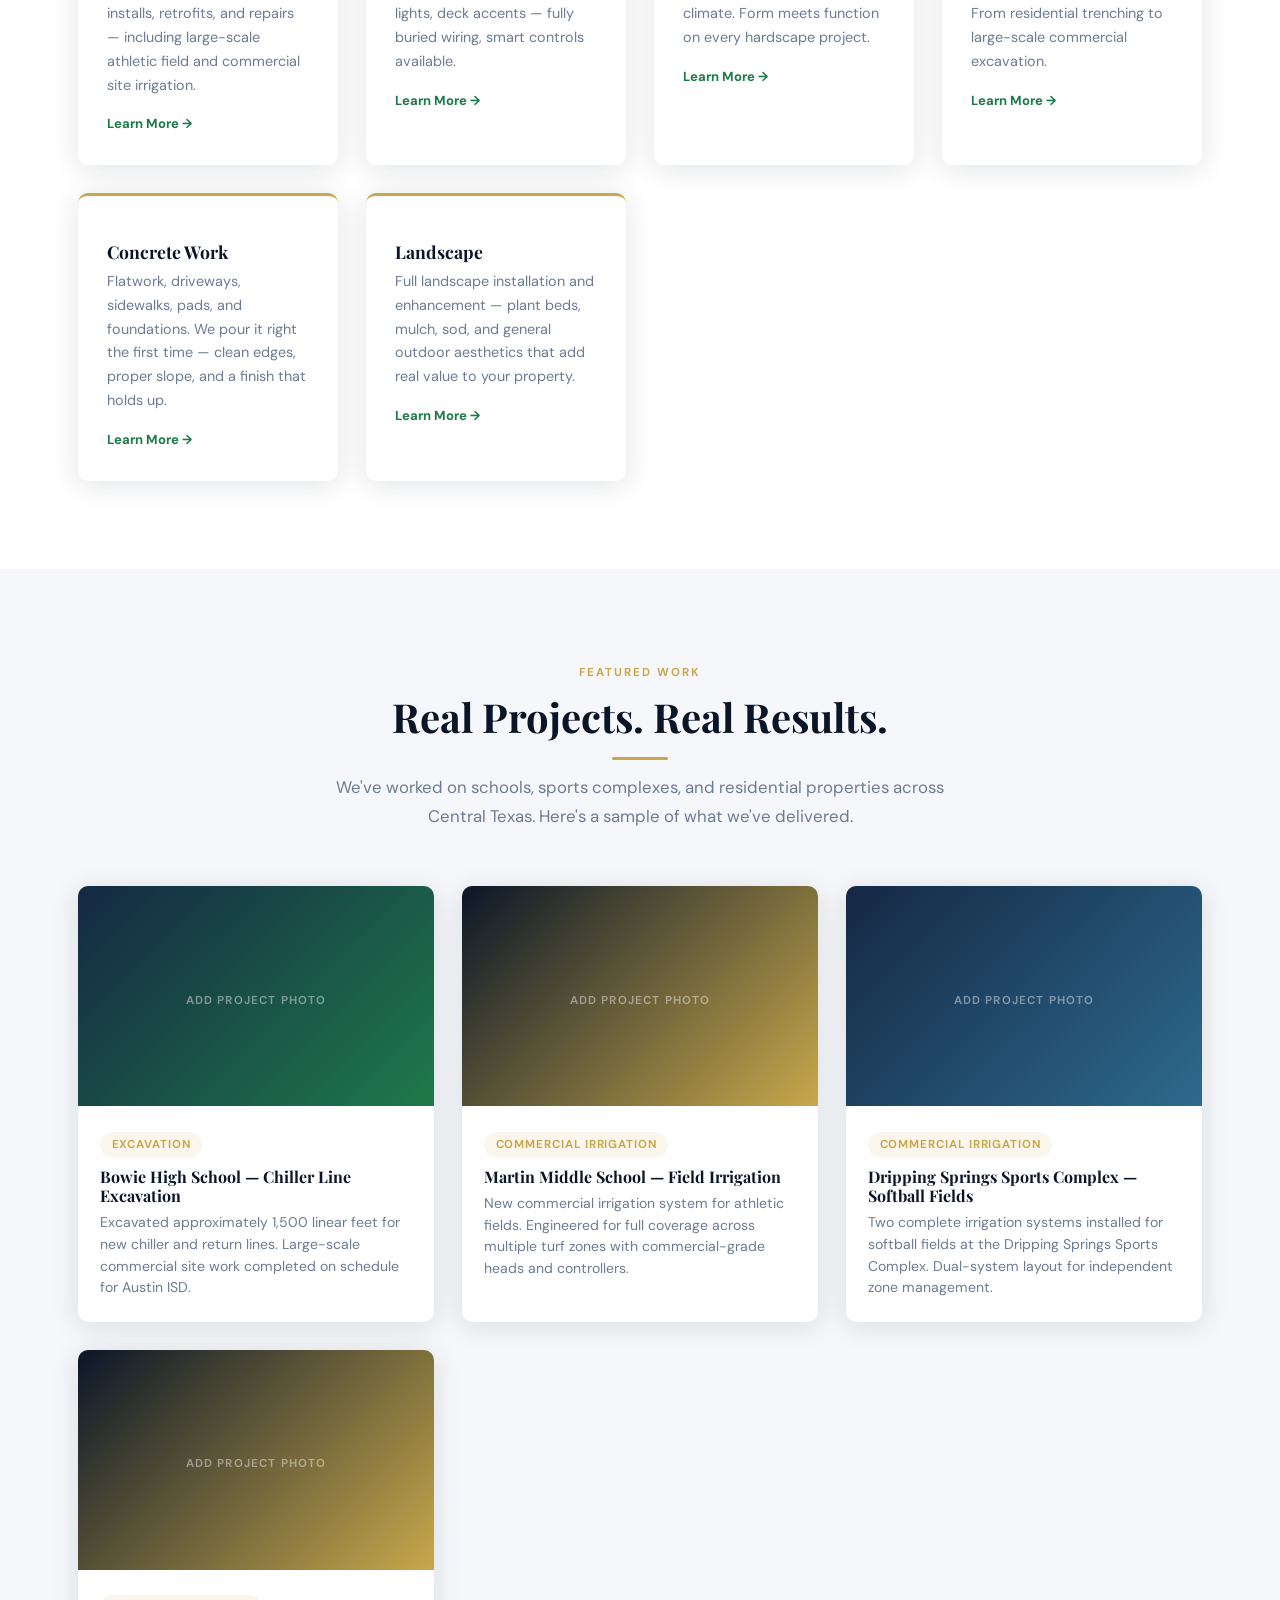
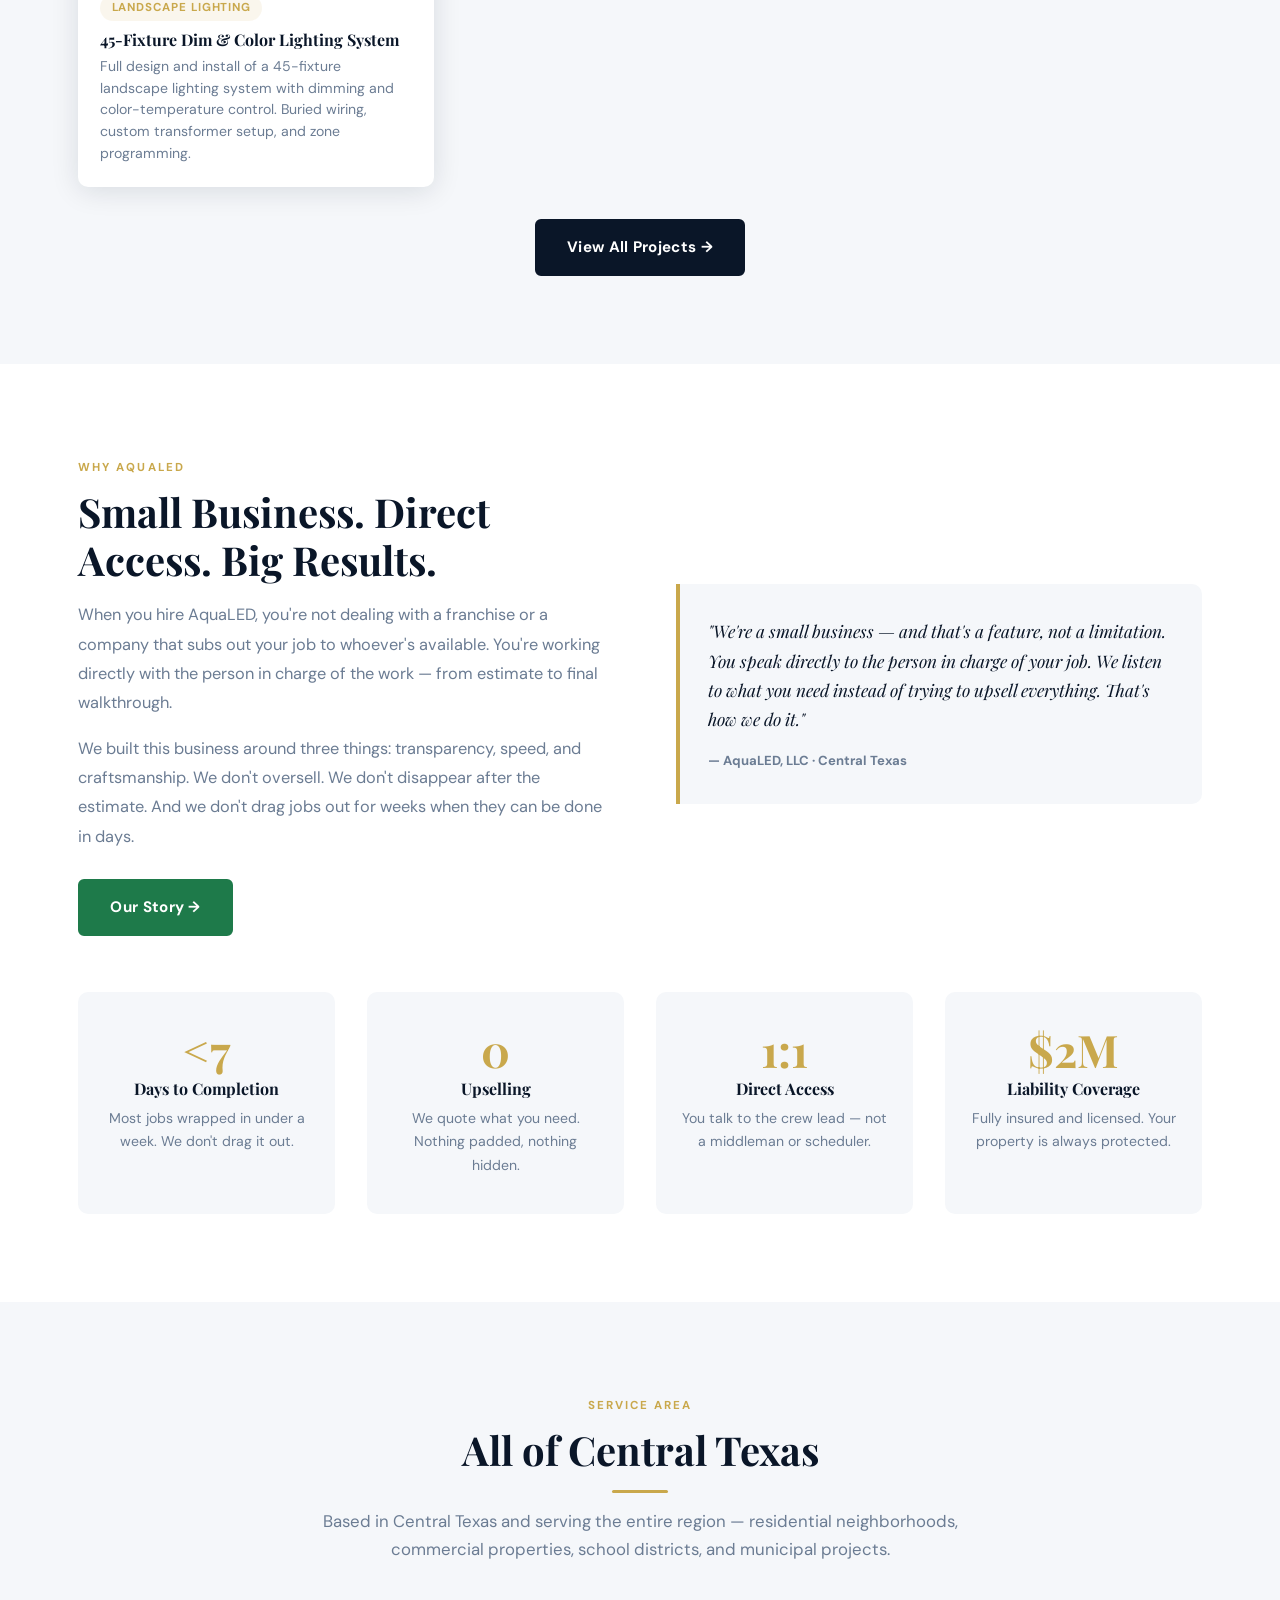
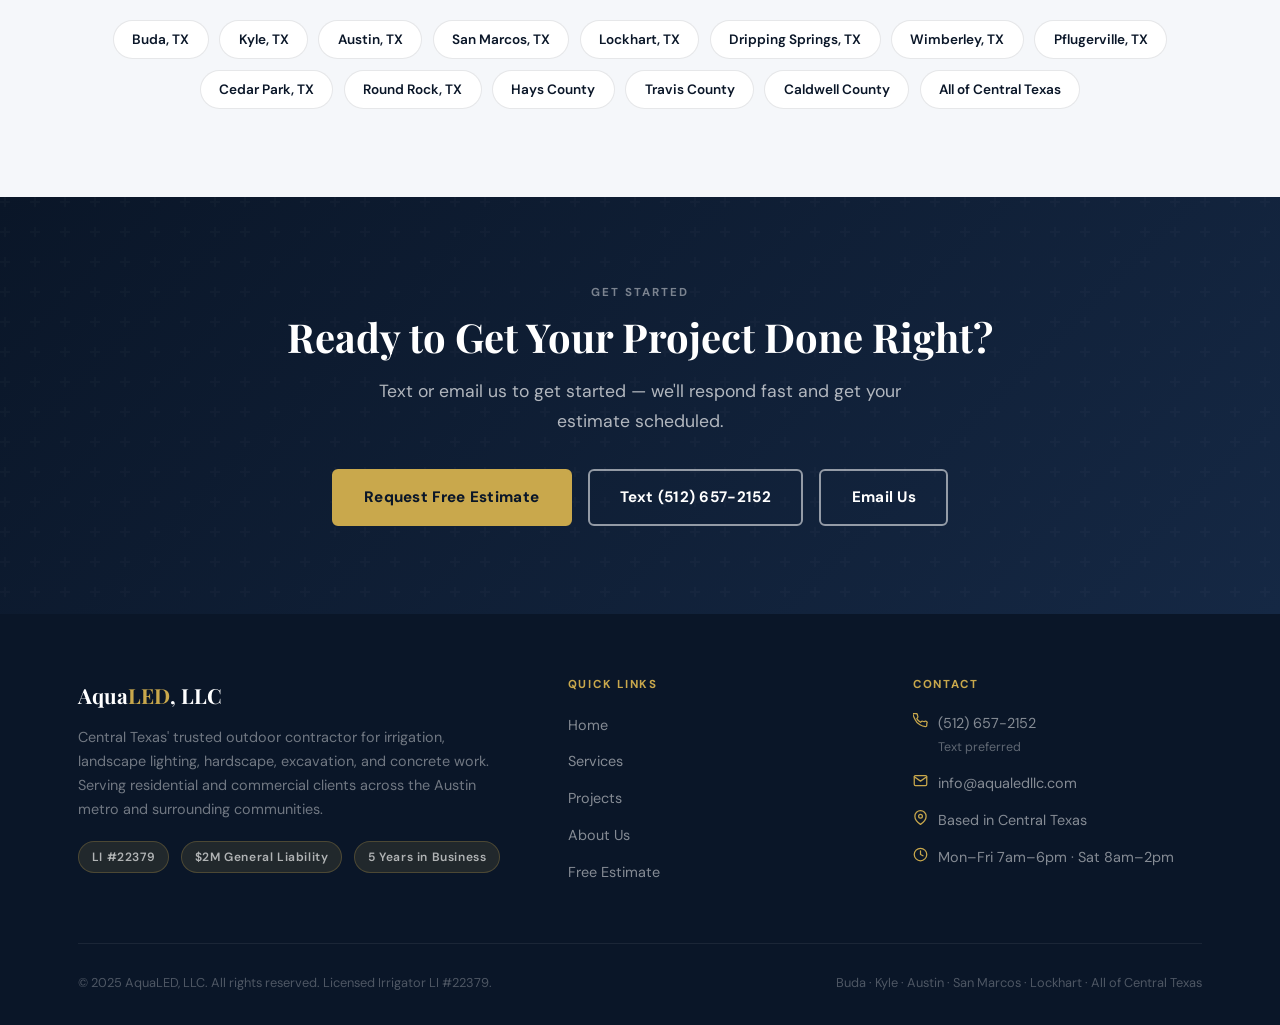
==== commit 5e6fce90: "Remove all emojis site-wide, replace with SVG icons in nav/footer/trust bar" ====
--- a/Version 2/files/index.html
+++ b/Version 2/files/index.html
@@ -107,11 +107,11 @@
   <div class="cred-bar">
     <div class="container">
       <div class="cred-items">
-        <div class="cred-item"><span class="cred-icon">🛡️</span> Licensed Irrigator LI #22379</div>
-        <div class="cred-item"><span class="cred-icon">✅</span> $2M General Liability Insurance</div>
+        <div class="cred-item"><span class="cred-icon"></span> Licensed Irrigator LI #22379</div>
+        <div class="cred-item"><span class="cred-icon"></span> $2M General Liability Insurance</div>
         <div class="cred-item"><span class="cred-icon">⭐</span> 5 Years in Business</div>
-        <div class="cred-item"><span class="cred-icon">📍</span> All of Central Texas</div>
-        <div class="cred-item"><span class="cred-icon">⚡</span> Most Jobs Completed in Under a Week</div>
+        <div class="cred-item"><span class="cred-icon"></span> All of Central Texas</div>
+        <div class="cred-item"><span class="cred-icon"></span> Most Jobs Completed in Under a Week</div>
       </div>
     </div>
   </div>
@@ -127,7 +127,7 @@
         </p>
         <div class="hero-ctas">
           <a href="contact.html" class="btn btn-gold">Request Free Estimate</a>
-          <a href="sms:+15126572152" class="btn btn-outline">💬 Text Us: (512) 657-2152</a>
+          <a href="sms:+15126572152" class="btn btn-outline"> Text Us: (512) 657-2152</a>
         </div>
         <div class="hero-stats">
           <div class="hero-stat">
@@ -157,28 +157,28 @@
     <div class="container">
       <div class="trust-items">
         <div class="trust-item">
-          <div class="trust-icon">💬</div>
+          <div class="trust-icon"></div>
           <div>
             <h4>Direct Communication</h4>
             <p>You talk to the person running your job — not a dispatcher or call center.</p>
           </div>
         </div>
         <div class="trust-item">
-          <div class="trust-icon">⚡</div>
+          <div class="trust-icon"></div>
           <div>
             <h4>Fast Turnaround</h4>
             <p>Organized crew. Most projects completed in less than a week.</p>
           </div>
         </div>
         <div class="trust-item">
-          <div class="trust-icon">🏗️</div>
+          <div class="trust-icon"></div>
           <div>
             <h4>Commercial Experience</h4>
             <p>Schools, sports complexes, commercial properties — we've done it.</p>
           </div>
         </div>
         <div class="trust-item">
-          <div class="trust-icon">🚫</div>
+          <div class="trust-icon"></div>
           <div>
             <h4>No Upselling</h4>
             <p>We listen to what you need and quote exactly that — nothing more.</p>
@@ -200,7 +200,7 @@
       <div class="services-grid">
         <div class="service-card">
           <div class="service-card-body">
-            <div class="service-icon">💧</div>
+            <div class="service-icon"></div>
             <h3>Irrigation</h3>
             <p>Custom residential and commercial irrigation systems designed for efficiency. New installs, retrofits, and repairs — including large-scale athletic field and commercial site irrigation.</p>
             <a href="services.html#irrigation" class="card-link">Learn More →</a>
@@ -208,7 +208,7 @@
         </div>
         <div class="service-card">
           <div class="service-card-body">
-            <div class="service-icon">💡</div>
+            <div class="service-icon"></div>
             <h3>Landscape Lighting</h3>
             <p>Low-voltage LED systems that elevate your property after dark. Uplights, path lights, deck accents — fully buried wiring, smart controls available.</p>
             <a href="services.html#lighting" class="card-link">Learn More →</a>
@@ -216,7 +216,7 @@
         </div>
         <div class="service-card">
           <div class="service-card-body">
-            <div class="service-icon">🪨</div>
+            <div class="service-icon"></div>
             <h3>Hardscape</h3>
             <p>Patios, walkways, retaining walls, and outdoor structures built to last in the Texas climate. Form meets function on every hardscape project.</p>
             <a href="services.html#hardscape" class="card-link">Learn More →</a>
@@ -224,7 +224,7 @@
         </div>
         <div class="service-card">
           <div class="service-card-body">
-            <div class="service-icon">🏗️</div>
+            <div class="service-icon"></div>
             <h3>Excavation</h3>
             <p>Precision excavation for underground utilities, chiller lines, drainage, and site prep. From residential trenching to large-scale commercial excavation.</p>
             <a href="services.html#excavation" class="card-link">Learn More →</a>
@@ -232,7 +232,7 @@
         </div>
         <div class="service-card">
           <div class="service-card-body">
-            <div class="service-icon">🧱</div>
+            <div class="service-icon"></div>
             <h3>Concrete Work</h3>
             <p>Flatwork, driveways, sidewalks, pads, and foundations. We pour it right the first time — clean edges, proper slope, and a finish that holds up.</p>
             <a href="services.html#concrete" class="card-link">Learn More →</a>
@@ -240,7 +240,7 @@
         </div>
         <div class="service-card">
           <div class="service-card-body">
-            <div class="service-icon">🌿</div>
+            <div class="service-icon"></div>
             <h3>Landscape</h3>
             <p>Full landscape installation and enhancement — plant beds, mulch, sod, and general outdoor aesthetics that add real value to your property.</p>
             <a href="services.html#landscape" class="card-link">Learn More →</a>
@@ -262,7 +262,7 @@
       <div class="projects-grid">
         <div class="project-card">
           <div class="project-img img-1">
-            <div class="project-img-icon">⛏️</div>
+            <div class="project-img-icon"></div>
             <div class="project-img-label">Add Project Photo</div>
           </div>
           <div class="project-body">
@@ -273,7 +273,7 @@
         </div>
         <div class="project-card">
           <div class="project-img img-2">
-            <div class="project-img-icon">💧</div>
+            <div class="project-img-icon"></div>
             <div class="project-img-label">Add Project Photo</div>
           </div>
           <div class="project-body">
@@ -284,7 +284,7 @@
         </div>
         <div class="project-card">
           <div class="project-img img-3">
-            <div class="project-img-icon">💧</div>
+            <div class="project-img-icon"></div>
             <div class="project-img-label">Add Project Photo</div>
           </div>
           <div class="project-body">
@@ -295,7 +295,7 @@
         </div>
         <div class="project-card">
           <div class="project-img img-2">
-            <div class="project-img-icon">💡</div>
+            <div class="project-img-icon"></div>
             <div class="project-img-label">Add Project Photo</div>
           </div>
           <div class="project-body">
@@ -392,8 +392,8 @@
       <p>Text or email us to get started — we'll respond fast and get your estimate scheduled.</p>
       <div class="cta-buttons" style="margin-bottom:0.5rem;">
         <a href="contact.html" class="btn btn-gold">Request Free Estimate</a>
-        <a href="sms:+15126572152" class="btn btn-outline">💬 Text (512) 657-2152</a>
-        <a href="mailto:info@aqualedllc.com" class="btn btn-outline">✉️ Email Us</a>
+        <a href="sms:+15126572152" class="btn btn-outline"> Text (512) 657-2152</a>
+        <a href="mailto:info@aqualedllc.com" class="btn btn-outline"> Email Us</a>
       </div>
     </div>
   </section>
